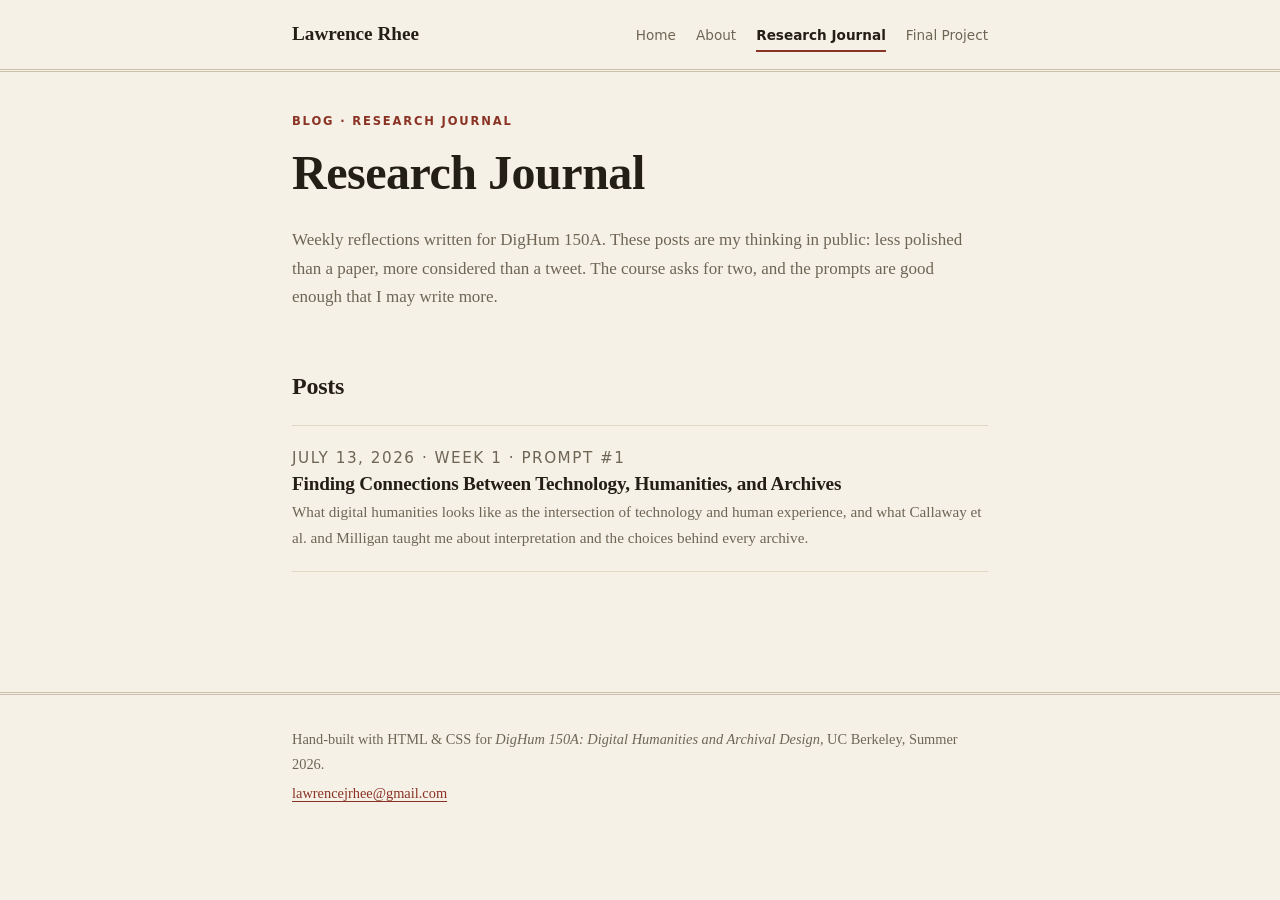
==== journal/index.html @ 68fddfaf "Initial site: home, about, research journal, final project pages" ====
<!DOCTYPE html>
<html lang="en">
<head>
  <meta charset="UTF-8">
  <meta name="viewport" content="width=device-width, initial-scale=1.0">
  <meta name="description" content="Research journal for DigHum 150A: Lawrence Rhee's weekly blog posts on archives, memory, and the digital humanities.">
  <title>Research Journal: Lawrence Rhee</title>
  <link rel="stylesheet" href="../assets/styles.css">
</head>
<body>
  <a class="skip" href="#main">Skip to content</a>

  <header class="site-header">
    <div class="wrap header-inner">
      <a class="brand" href="../index.html">Lawrence Rhee</a>
      <nav aria-label="Site">
        <a href="../index.html">Home</a>
        <a href="../about.html">About</a>
        <a href="index.html" aria-current="page">Research Journal</a>
        <a href="../project.html">Final Project</a>
      </nav>
    </div>
  </header>

  <main id="main">
    <article class="post wrap">
      <header class="post-header">
        <p class="kicker">Blog · Research Journal</p>
        <h1>Research Journal</h1>
        <p class="muted">
          Weekly reflections written for DigHum 150A. These posts are my
          thinking in public: less polished than a paper, more considered
          than a tweet. The course asks for two, and the prompts are good
          enough that I may write more.
        </p>
      </header>

      <h2>Posts</h2>
      <ul class="post-list">
        <li>
          <p class="post-meta">July 13, 2026 · Week 1 · Prompt #1</p>
          <h3><a href="2026-07-13-why-we-archive.html">Finding Connections Between Technology, Humanities, and Archives</a></h3>
          <p>What digital humanities looks like as the intersection of
             technology and human experience, and what Callaway et al. and
             Milligan taught me about interpretation and the choices behind
             every archive.</p>
        </li>
      </ul>
    </article>
  </main>

  <footer class="site-footer">
    <div class="wrap">
      <p>Hand-built with HTML &amp; CSS for <em>DigHum 150A: Digital Humanities
         and Archival Design</em>, UC Berkeley, Summer 2026.</p>
      <p><a href="mailto:lawrencejrhee@gmail.com">lawrencejrhee@gmail.com</a></p>
    </div>
  </footer>
</body>
</html>
---- assets/styles.css ----
/* ==========================================================================
   Lawrence Rhee: DigHum 150A personal site
   One shared stylesheet for every page. Colors adapt to light/dark mode.
   ========================================================================== */

:root {
  color-scheme: light dark;

  /* Warm "archival paper" palette (light mode) */
  --bg: #f6f1e7;
  --surface: #fdfaf3;
  --ink: #241f16;
  --muted: #6e6555;
  --accent: #8a3324;      /* oxblood red: links, buttons, highlights */
  --accent-ink: #fdfaf3;  /* text placed on top of the accent color */
  --border: #e0d7c4;
  --rule: #cabfa7;

  --serif: "Iowan Old Style", "Palatino Linotype", "Book Antiqua", Palatino, Georgia, serif;
  --sans: system-ui, "Segoe UI", Helvetica, Arial, sans-serif;
}

@media (prefers-color-scheme: dark) {
  :root {
    --bg: #1b1813;
    --surface: #242019;
    --ink: #ece5d6;
    --muted: #a89e8b;
    --accent: #dc9273;
    --accent-ink: #1b1813;
    --border: #3a342a;
    --rule: #4c4536;
  }
}

/* ---- Base ---------------------------------------------------------------- */

* { box-sizing: border-box; }

html { scroll-behavior: smooth; }

body {
  margin: 0;
  background: var(--bg);
  color: var(--ink);
  font-family: var(--serif);
  font-size: 1.0625rem;
  line-height: 1.7;
}

.wrap {
  max-width: 46rem;
  margin-inline: auto;
  padding-inline: 1.25rem;
}

h1, h2, h3 {
  font-family: var(--serif);
  font-weight: 600;
  line-height: 1.2;
  letter-spacing: -0.01em;
  margin: 0 0 0.5em;
}

h1 { font-size: clamp(2.1rem, 5.5vw, 3rem); }
h2 { font-size: 1.5rem; margin-top: 2.5em; }
h3 { font-size: 1.15rem; margin-top: 1.75em; }

p { margin: 0 0 1em; }

a {
  color: var(--accent);
  text-decoration-thickness: 1px;
  text-underline-offset: 3px;
}
a:hover { text-decoration-thickness: 2px; }

:focus-visible {
  outline: 2px solid var(--accent);
  outline-offset: 3px;
  border-radius: 2px;
}

::selection { background: var(--accent); color: var(--accent-ink); }

img { max-width: 100%; height: auto; }

hr {
  border: none;
  border-top: 1px solid var(--rule);
  margin: 2.5rem 0;
}

/* Small uppercase label used above headings */
.kicker {
  font-family: var(--sans);
  font-size: 0.72rem;
  font-weight: 600;
  text-transform: uppercase;
  letter-spacing: 0.16em;
  color: var(--accent);
  margin-bottom: 0.75rem;
}

.muted { color: var(--muted); }

/* ---- Header & navigation ------------------------------------------------- */

.skip {
  position: absolute;
  left: -9999px;
  background: var(--accent);
  color: var(--accent-ink);
  padding: 0.5rem 1rem;
}
.skip:focus { left: 0.5rem; top: 0.5rem; z-index: 10; }

.site-header {
  border-bottom: 3px double var(--rule);
  padding: 1.1rem 0;
}

.header-inner {
  display: flex;
  flex-wrap: wrap;
  align-items: baseline;
  justify-content: space-between;
  gap: 0.5rem 1.5rem;
}

.brand {
  font-family: var(--serif);
  font-size: 1.2rem;
  font-weight: 700;
  color: var(--ink);
  text-decoration: none;
}
.brand:hover { color: var(--accent); }

.site-header nav {
  display: flex;
  flex-wrap: wrap;
  gap: 0.25rem 1.25rem;
  font-family: var(--sans);
  font-size: 0.85rem;
}

.site-header nav a {
  color: var(--muted);
  text-decoration: none;
  padding-block: 0.2rem;
}
.site-header nav a:hover { color: var(--accent); }
.site-header nav a[aria-current="page"] {
  color: var(--ink);
  font-weight: 600;
  border-bottom: 2px solid var(--accent);
}

/* ---- Hero (home page) ----------------------------------------------------- */

.hero { padding: 4rem 0 2rem; }

.hero .lede {
  font-size: 1.2rem;
  max-width: 38rem;
  color: var(--muted);
}

.btn-row {
  display: flex;
  flex-wrap: wrap;
  gap: 0.75rem;
  margin-top: 1.75rem;
}

.btn {
  display: inline-block;
  font-family: var(--sans);
  font-size: 0.9rem;
  font-weight: 600;
  text-decoration: none;
  padding: 0.6em 1.3em;
  border-radius: 999px;
  border: 1.5px solid var(--accent);
}

.btn-primary { background: var(--accent); color: var(--accent-ink); }
.btn-primary:hover { filter: brightness(1.1); }

.btn-ghost { color: var(--accent); }
.btn-ghost:hover { background: var(--surface); }

/* ---- Cards ---------------------------------------------------------------- */

.card-grid {
  display: grid;
  grid-template-columns: repeat(auto-fit, minmax(13rem, 1fr));
  gap: 1rem;
  margin: 1.5rem 0;
}

.card {
  background: var(--surface);
  border: 1px solid var(--border);
  border-radius: 10px;
  padding: 1.25rem 1.4rem;
}

.card h3 { margin-top: 0; font-size: 1.05rem; }
.card p { font-size: 0.95rem; color: var(--muted); margin-bottom: 0.5rem; }
.card .card-link { font-family: var(--sans); font-size: 0.85rem; font-weight: 600; }

/* ---- "Item record" table (archival flourish on the home page) ------------- */

.record {
  background: var(--surface);
  border: 1px solid var(--border);
  border-radius: 10px;
  padding: 1.5rem 1.6rem;
  margin: 1.5rem 0;
}

.record dl {
  display: grid;
  grid-template-columns: max-content 1fr;
  gap: 0.35rem 1.5rem;
  margin: 0;
  font-size: 0.95rem;
}

.record dt {
  font-family: var(--sans);
  font-size: 0.72rem;
  font-weight: 600;
  text-transform: uppercase;
  letter-spacing: 0.12em;
  color: var(--muted);
  align-self: baseline;
  padding-top: 0.25em;
}

.record dd { margin: 0; }

.record figcaption {
  font-size: 0.85rem;
  font-style: italic;
  color: var(--muted);
  margin-top: 1rem;
}

/* ---- Journal (blog) list --------------------------------------------------- */

.post-list { list-style: none; padding: 0; margin: 1.5rem 0; }

.post-list li {
  padding: 1.25rem 0;
  border-bottom: 1px solid var(--border);
}
.post-list li:first-child { border-top: 1px solid var(--border); }

.post-meta {
  font-family: var(--sans);
  font-size: 0.78rem;
  text-transform: uppercase;
  letter-spacing: 0.1em;
  color: var(--muted);
  margin-bottom: 0.25rem;
}

.post-list h3 { margin: 0 0 0.25rem; font-size: 1.2rem; }
.post-list h3 a { color: var(--ink); text-decoration: none; }
.post-list h3 a:hover { color: var(--accent); }
.post-list p { margin: 0; font-size: 0.95rem; color: var(--muted); }

.badge {
  display: inline-block;
  font-family: var(--sans);
  font-size: 0.68rem;
  font-weight: 700;
  text-transform: uppercase;
  letter-spacing: 0.1em;
  padding: 0.15em 0.7em;
  border-radius: 999px;
  border: 1px solid var(--rule);
  color: var(--muted);
  vertical-align: 0.15em;
  margin-left: 0.5em;
}

.badge-draft { border-color: var(--accent); color: var(--accent); }

/* ---- Individual post / article -------------------------------------------- */

article.post { padding-top: 2.5rem; }

.post-header { margin-bottom: 2rem; }

.prompt {
  background: var(--surface);
  border-left: 4px solid var(--accent);
  border-radius: 0 8px 8px 0;
  padding: 1rem 1.4rem;
  margin: 1.5rem 0 2rem;
  font-size: 0.98rem;
}
.prompt .prompt-label {
  font-family: var(--sans);
  font-size: 0.72rem;
  font-weight: 700;
  text-transform: uppercase;
  letter-spacing: 0.14em;
  color: var(--accent);
  margin-bottom: 0.4rem;
}
.prompt p:last-child { margin-bottom: 0; }

/* ---- Figures & multimedia -------------------------------------------------- */

figure.media { margin: 2rem 0; }

figure.media img,
figure.media video {
  display: block;
  width: 100%;
  border-radius: 10px;
  border: 1px solid var(--border);
}

figure.media iframe {
  display: block;
  width: 100%;
  aspect-ratio: 16 / 9;
  border: 1px solid var(--border);
  border-radius: 10px;
}

figure.media figcaption {
  font-size: 0.85rem;
  font-style: italic;
  color: var(--muted);
  margin-top: 0.5rem;
}

/* Smaller figure for portraits (about page) */
figure.media.portrait { max-width: 15rem; }

/* Monogram avatar (about page) */
.avatar {
  width: 5rem;
  height: 5rem;
  border-radius: 50%;
  display: flex;
  align-items: center;
  justify-content: center;
  background: var(--accent);
  color: var(--accent-ink);
  font-family: var(--serif);
  font-weight: 700;
  font-size: 1.6rem;
  margin-bottom: 1.5rem;
}

/* Decorative fleuron divider */
.ornament {
  text-align: center;
  color: var(--accent);
  font-size: 1.4rem;
  margin: 2.5rem 0 0;
  user-select: none;
}

/* ---- Resume-style entries (about page) ------------------------------------ */

.entry { margin-bottom: 1.5rem; }
.entry .entry-title { font-weight: 600; margin-bottom: 0; }
.entry .entry-meta {
  font-family: var(--sans);
  font-size: 0.8rem;
  color: var(--muted);
  margin-bottom: 0.35rem;
}
.entry p:last-child { margin-bottom: 0; }

ul.skills {
  list-style: none;
  padding: 0;
  display: flex;
  flex-wrap: wrap;
  gap: 0.5rem;
}
ul.skills li {
  font-family: var(--sans);
  font-size: 0.85rem;
  background: var(--surface);
  border: 1px solid var(--border);
  border-radius: 999px;
  padding: 0.25em 0.9em;
}

/* ---- Footer ---------------------------------------------------------------- */

.site-footer {
  margin-top: 5rem;
  border-top: 3px double var(--rule);
  padding: 2rem 0 3rem;
  font-size: 0.9rem;
  color: var(--muted);
}
.site-footer p { margin-bottom: 0.35em; }

main { min-height: 60vh; }
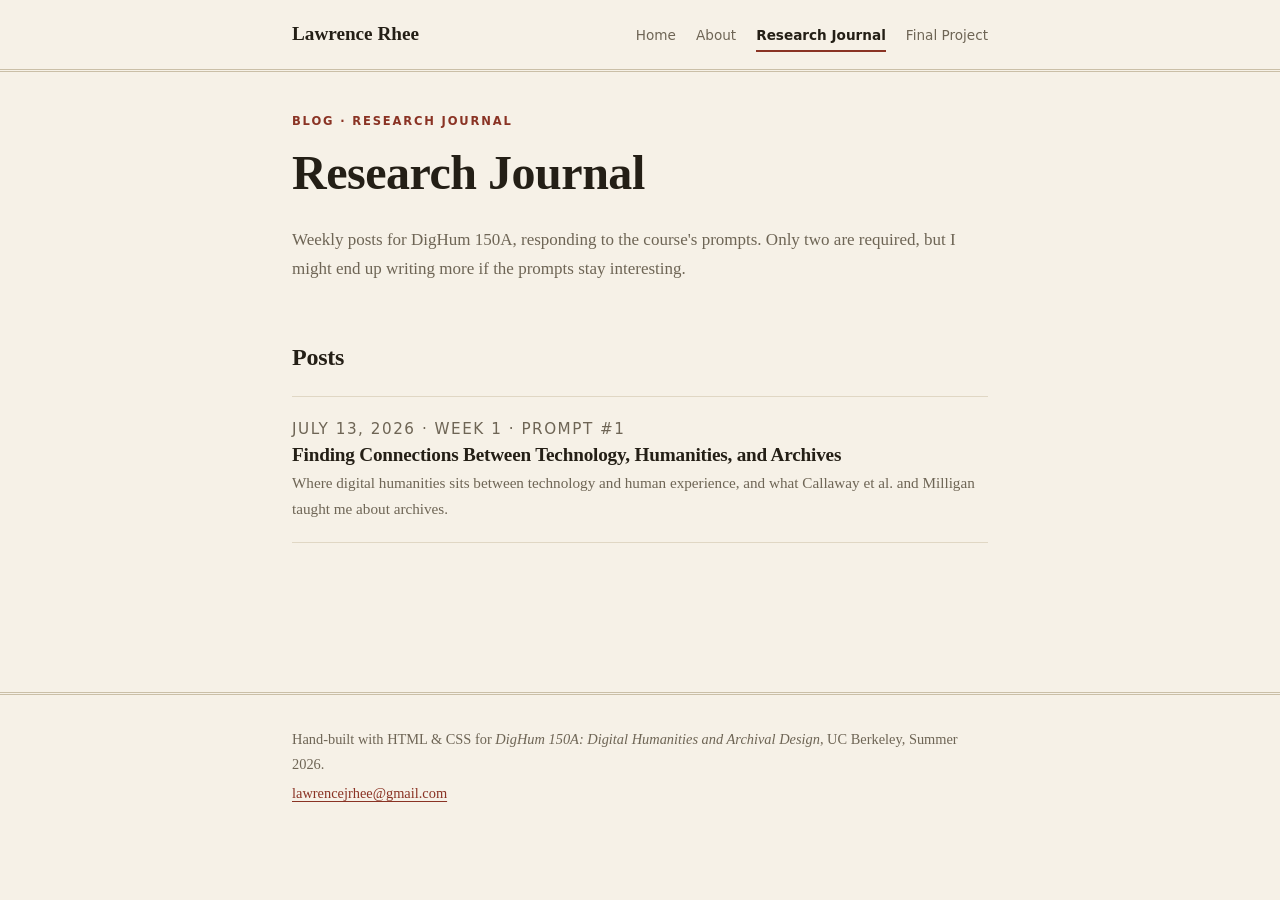
==== commit 90675222: "Rewrite site copy in a plainer, less polished voice" ====
--- a/journal/index.html
+++ b/journal/index.html
@@ -28,10 +28,9 @@
         <p class="kicker">Blog · Research Journal</p>
         <h1>Research Journal</h1>
         <p class="muted">
-          Weekly reflections written for DigHum 150A. These posts are my
-          thinking in public: less polished than a paper, more considered
-          than a tweet. The course asks for two, and the prompts are good
-          enough that I may write more.
+          Weekly posts for DigHum 150A, responding to the course's prompts.
+          Only two are required, but I might end up writing more if the
+          prompts stay interesting.
         </p>
       </header>
 
@@ -40,10 +39,9 @@
         <li>
           <p class="post-meta">July 13, 2026 · Week 1 · Prompt #1</p>
           <h3><a href="2026-07-13-why-we-archive.html">Finding Connections Between Technology, Humanities, and Archives</a></h3>
-          <p>What digital humanities looks like as the intersection of
-             technology and human experience, and what Callaway et al. and
-             Milligan taught me about interpretation and the choices behind
-             every archive.</p>
+          <p>Where digital humanities sits between technology and human
+             experience, and what Callaway et al. and Milligan taught me
+             about archives.</p>
         </li>
       </ul>
     </article>
--- a/assets/styles.css
+++ b/assets/styles.css
@@ -211,44 +211,6 @@
 .card p { font-size: 0.95rem; color: var(--muted); margin-bottom: 0.5rem; }
 .card .card-link { font-family: var(--sans); font-size: 0.85rem; font-weight: 600; }
 
-/* ---- "Item record" table (archival flourish on the home page) ------------- */
-
-.record {
-  background: var(--surface);
-  border: 1px solid var(--border);
-  border-radius: 10px;
-  padding: 1.5rem 1.6rem;
-  margin: 1.5rem 0;
-}
-
-.record dl {
-  display: grid;
-  grid-template-columns: max-content 1fr;
-  gap: 0.35rem 1.5rem;
-  margin: 0;
-  font-size: 0.95rem;
-}
-
-.record dt {
-  font-family: var(--sans);
-  font-size: 0.72rem;
-  font-weight: 600;
-  text-transform: uppercase;
-  letter-spacing: 0.12em;
-  color: var(--muted);
-  align-self: baseline;
-  padding-top: 0.25em;
-}
-
-.record dd { margin: 0; }
-
-.record figcaption {
-  font-size: 0.85rem;
-  font-style: italic;
-  color: var(--muted);
-  margin-top: 1rem;
-}
-
 /* ---- Journal (blog) list --------------------------------------------------- */
 
 .post-list { list-style: none; padding: 0; margin: 1.5rem 0; }
@@ -345,22 +307,6 @@
 /* Smaller figure for portraits (about page) */
 figure.media.portrait { max-width: 15rem; }
 
-/* Monogram avatar (about page) */
-.avatar {
-  width: 5rem;
-  height: 5rem;
-  border-radius: 50%;
-  display: flex;
-  align-items: center;
-  justify-content: center;
-  background: var(--accent);
-  color: var(--accent-ink);
-  font-family: var(--serif);
-  font-weight: 700;
-  font-size: 1.6rem;
-  margin-bottom: 1.5rem;
-}
-
 /* Decorative fleuron divider */
 .ornament {
   text-align: center;
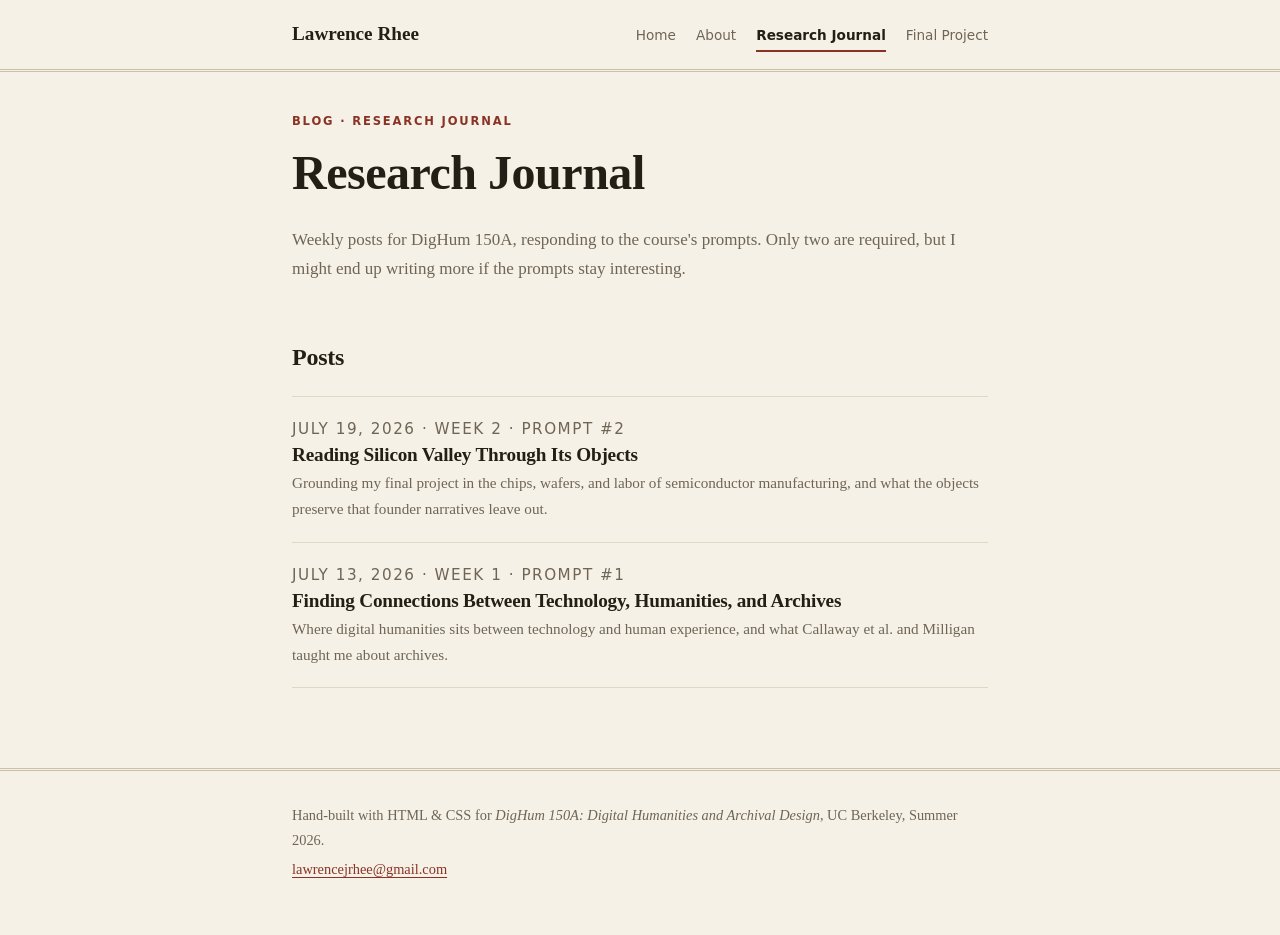
==== commit 391b0733: "Add Week 2 blog post with images and linked readings" ====
--- a/journal/index.html
+++ b/journal/index.html
@@ -37,6 +37,13 @@
       <h2>Posts</h2>
       <ul class="post-list">
         <li>
+          <p class="post-meta">July 19, 2026 · Week 2 · Prompt #2</p>
+          <h3><a href="2026-07-19-silicon-valley-archive.html">Reading Silicon Valley Through Its Objects</a></h3>
+          <p>Grounding my final project in the chips, wafers, and labor of
+             semiconductor manufacturing, and what the objects preserve that
+             founder narratives leave out.</p>
+        </li>
+        <li>
           <p class="post-meta">July 13, 2026 · Week 1 · Prompt #1</p>
           <h3><a href="2026-07-13-why-we-archive.html">Finding Connections Between Technology, Humanities, and Archives</a></h3>
           <p>Where digital humanities sits between technology and human
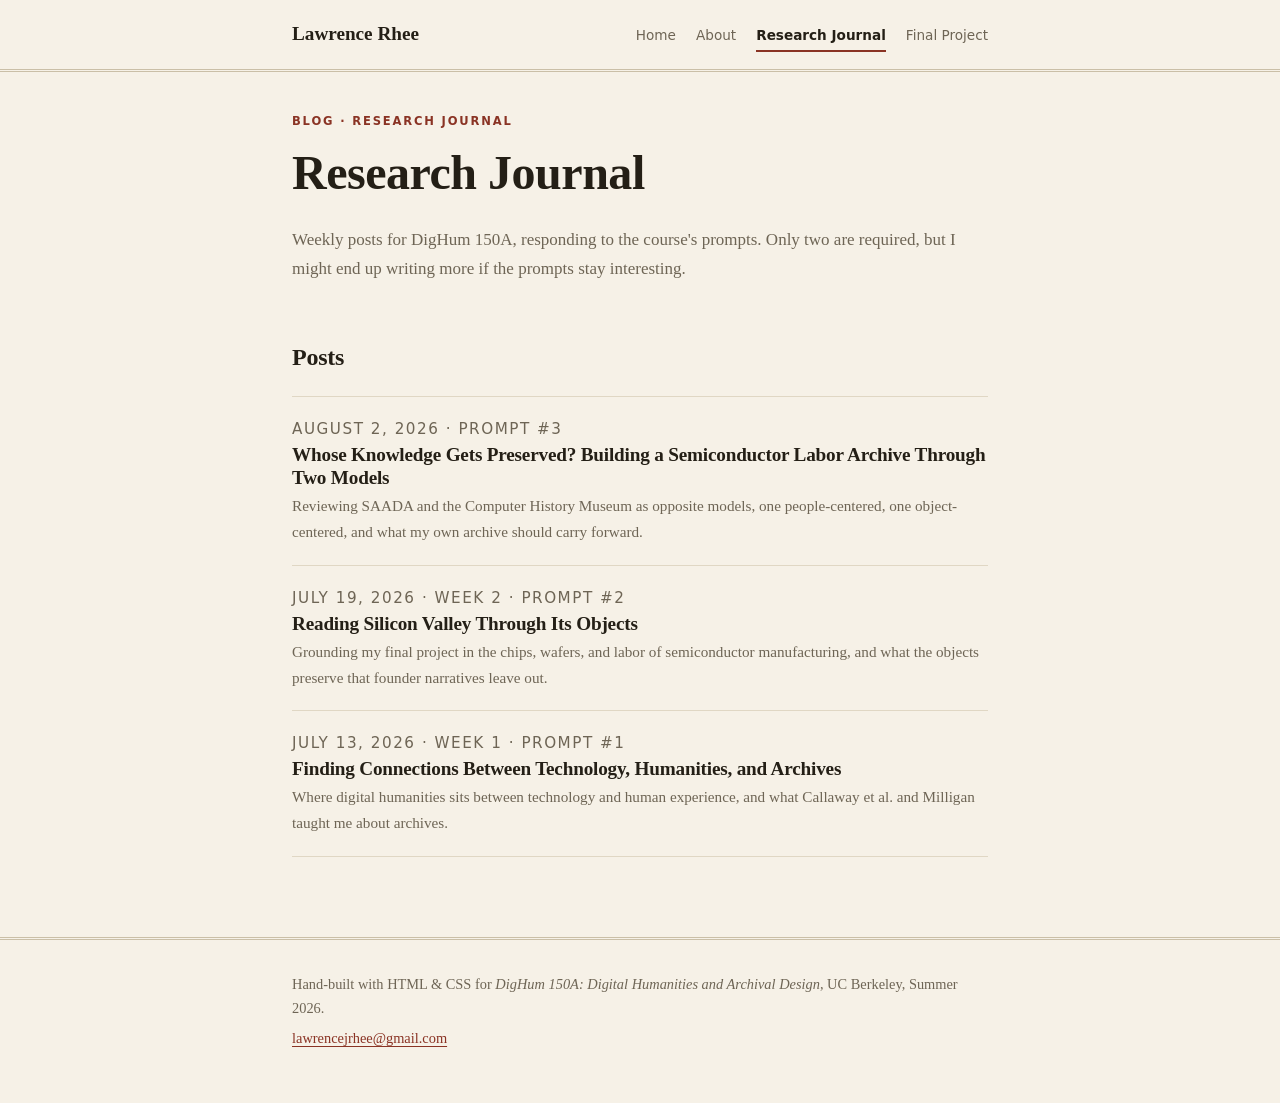
==== commit b298203d: "Week 3 blogpost" ====
--- a/journal/index.html
+++ b/journal/index.html
@@ -37,6 +37,13 @@
       <h2>Posts</h2>
       <ul class="post-list">
         <li>
+          <p class="post-meta">August 2, 2026 · Prompt #3</p>
+          <h3><a href="2026-08-02-whose-knowledge-gets-preserved.html">Whose Knowledge Gets Preserved? Building a Semiconductor Labor Archive Through Two Models</a></h3>
+          <p>Reviewing SAADA and the Computer History Museum as opposite
+             models, one people-centered, one object-centered, and what my
+             own archive should carry forward.</p>
+        </li>
+        <li>
           <p class="post-meta">July 19, 2026 · Week 2 · Prompt #2</p>
           <h3><a href="2026-07-19-silicon-valley-archive.html">Reading Silicon Valley Through Its Objects</a></h3>
           <p>Grounding my final project in the chips, wafers, and labor of
